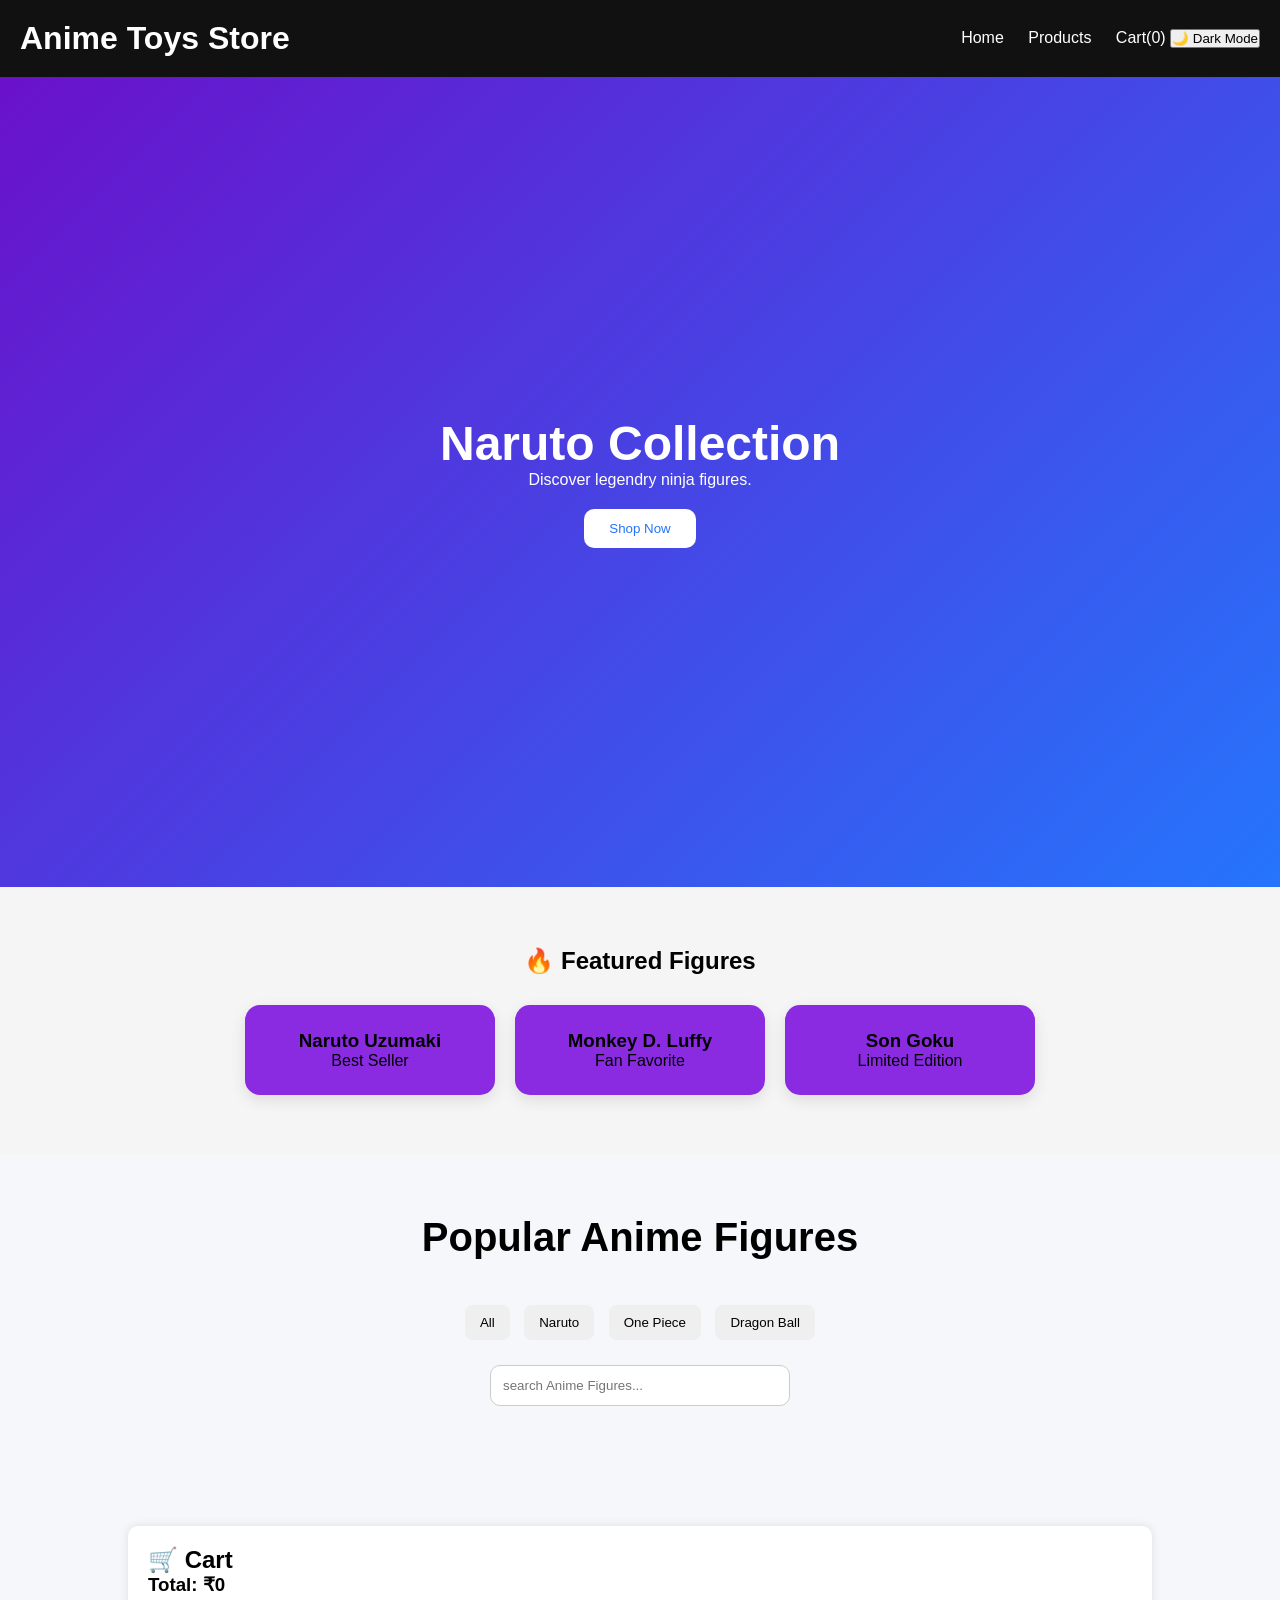
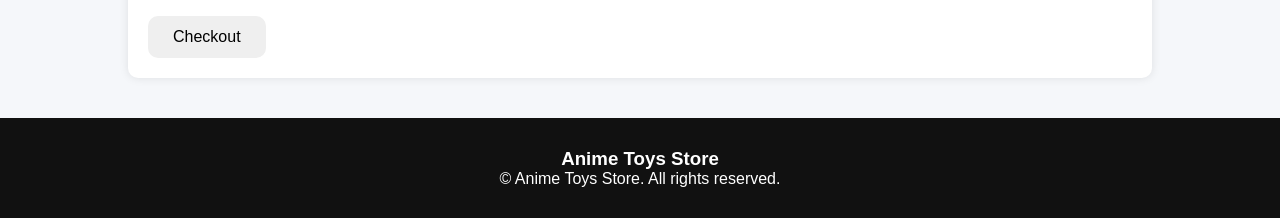
==== index.html @ cf7f5c30 "Anime Store Frontend" ====
<!Doctype html>
<html lang="en">
    <head>
        <meta charset="UTF-8">
        <meta name="viewport" content="width =device-width initial-scale=1.0">
        <title>Anime Toys Store</title>
        <link rel="stylesheet" href="style.css">

    </head>
    <body>
        <header>
            <h1>Anime Toys Store</h1>
           
            <nav>
               
                <a href="#">Home</a>
                <a href="#">Products</a>
                <a href="#">Cart(<span id="cartCount">0</span>)</a>
                 <button id="themeBtn">🌙 Dark Mode</button>
            </nav>
        </header>
        <section class="hero">
            <h2 id="heroTitle">Naruto Collection</h2>
            <p id="heroText">Discover legendry ninja figures. </p>

            <button>Shop Now</button>
        </section>
        <section class="featured">
            <h2>🔥 Featured Figures</h2>
            <div class="featured-container">
                <div class="featured-card">
                    <h3>Naruto Uzumaki</h3>
                    <p>Best Seller</p>
                </div>
                <div class="featured-card">
                    <h3>Monkey D. Luffy</h3>
                    <p>Fan Favorite</p>
                </div>
                <div class="featured-card">
                    <h3>Son Goku</h3>
                    <p>Limited Edition</p>
                </div>
            </div>
        </section>
        <section class="products">
            <h2>Popular Anime Figures</h2>
             <div class="filters">
                <button onclick="filterProducts('All')">All</button>
                <button onclick="filterProducts('Naruto')">Naruto</button>
                <button onclick="filterProducts('One Piece')">One Piece</button>
                <button onclick="filterProducts('Dragon Ball')">Dragon Ball</button>
            </div>
            <input type="text" id="searchInput" placeholder="search Anime Figures...">
            <div class="product-container" id="productContainer">
               
            </div>
        </section>
        <div id="toast"></div>
        <div class="cart-section">
                <h2>🛒 Cart</h2>
                <div id="cartItems"></div>
                <h3>Total: ₹<span id="totalPrice">0</span></h3>
                <button id="checkoutBtn" onclick="checkout()">Checkout</button>
            </div>
            <div id="successPopup" class="success-popup">
                <div class="success-content">
                    <h2>🎉 Order Placed!</h2>
                    <p>Thank you for shopping with Anime Toys Store.</p>
                </div>
            </div>
            <footer>
                <h3>Anime Toys Store</h3>
                <p>&copy; Anime Toys Store. All rights reserved.</p>
            </footer>
           
        <script src="script.js"></script>
        
    </body>
</html>
---- style.css ----
*{
    margin: 0;
    padding: 0;
    box-sizing: border-box;
}

body{
    font-family: Arial, sans-serif;
}
header{
    background:#111;
    color:white;
    padding:20px;
    display:flex;
    justify-content:space-between;
    align-items:center;
}
nav a{
    color:white;
    text-decoration:none;
    margin-left:20px;
}
.hero{
    height:90vh;
    display:flex;
    flex-direction:column;
    justify-content:center;
    align-items:center;
    background:linear-gradient(135deg, #6a11cb,#2575fc);
    color:white;
}
.hero h2{
    font-size:3rem;
}
.hero button{
    margin-top:20px;
    padding:12px 25px;
    border:none;
    border-radius:10px;
    cursor:pointer;
    background:#fff;
    color:#2574fc;
    transition:0.3s;
}
.hero button:hover{
    transform:scale(1.1);
    box-shadow:0 0 20px white;
}
.products{
    padding:60px 10%;
    text-align:center;
}
.products h2{
    margin-bottom:40px;
    font-size:2.5rem;
}
.product-container{
    display:flex;
    justify-content:center;
    gap:30px;
    flex-wrap:wrap;
}
.card{
    width:300px;
    background:white;
    border-radius:15px;
    overflow:hidden;
    box-shadow:0 5px 15px rgba(0,0,0,0.2);
    transition:0.3s;
    animation:fadeUp 0.6s ease;
}
@keyframes fadeUp{
    from{
        opacity:0;
        transform:translateY(40px);
    }
    to{
        opacity:1;
        transform:translateY(0);
    }
}
.card:hover{
    transform:translateY(-15px) scale(1.05);
    box-shadow:0 15px 30px rgba(0,0,0,0.3);
}
.card img{
    width:100%;
    height:250px;
    object-fit:cover;

}
.card h3{
    margin:15px 0;
}
.card p{
    font-size:1.2rem;
    color:#2575fc;
    font-weight:bold;
}
.card button{
    margin:15px;
    padding:10px 20px;
    border:none;
    background:#2575fc;
    color:white;
    border-radius:8px;
    cursor:pointer;
}
.card button:hover{
    transform:scale(1.1);
    box-shadow:0 0 20px #2575fc;
}
#toast{
    position:fixed;
    top:20px;
    right:20px;
    background:#2575fc;
    color:white;
    padding:15px 25px;
    border-radius:10px;
    opacity:0;
    transform:translateY(-20px);
    transition:0.4s;
}
#toast.show{
    opacity:1;
    transform:translateY(0);
}
#searchInput{
    width:300px;
    padding:12px;
    margin-bottom:30px;
    border-radius:10px;
    border:1px solid #ccc;
}
.dark-mode{
    background:#121212;
    color:white;
}

.dark-mode header{
    background:#000;
}

.dark-mode .products{
    background:#121212;
}

.dark-mode .card{
    background:#1e1e1e;
    color:white;
}

.dark-mode .cart-section{
    background:#1e1e1e;
    color:white;
}

.dark-mode #searchInput{
    background:#333;
    color:white;
    border:1px solid #555;
}

.dark-mode button{
    background:#ff6b00;
    color:white;
}

.cart-section{

    width:80%;
    margin:30px auto;
    padding:20px;
    background:white;
    border-radius:10px;
    box-shadow:0 0 10px rgba(0,0,0,0.1);
}
.cart-item{
    display:flex;
    justify-content:space-between;
    align-items:center;
    margin:10px 0;
    padding:10px;
    border-bottom:1px solid #ddd;
}
.cart-item button{
    background:red;
    color:white;
    border:none;
    padding:5px 10px;
    border-radius:5px;
    cursor:pointer;
}
.filters{
    margin-bottom:20px;
}
.filters button{
    margin:5px;
    padding:10px 15px;
    border: none;
    border-radius:8px;
    cursor:pointer;
}
.quantity-controls{
    display:flex;
    gap:10px;
    align-items:center;
}
.quantity-controls button{
    width:30px;
    height:30px;
    border:none;
    border-radius:50%;
    cursor:pointer;
}
.success-popup{
    position:fixed;
    inset:0;
    background:rgba(0,0,0,0.8);
    display:flex;
    justify-content:center;
    align-items:center;
    opacity:0;
    visibility:hidden;
    transition:0.4s;
}
.success-popup.show{
    opacity:1;
    visibility:visible;
}
.success-content{
    background:white;
    padding:40px;
    border-radius:15px;
    text-align:center;
    animation:pop 0.5s ease;
}
@keyframes pop{
    from{
        transform:scale(0.5);
        opacity:0;
    }
    to{
        transform:scale(1);
        opacity:1;
    }
}
#checkoutBtn{
    margin-top:20px;
    padding:12px 25px;
    border:none;
    border-radius:10px;
    cursor:pointer;
    font-size:16px;
}
.hero h2,
.hero p{
    transition:0.5s;
}
@media(max-width:768px)
{
    header{
        flex-direction:column;
        gap:15px;
    }
    .hero h2{
        font-size:2rem;
        text-align:center;
    }
    .product-container{
        flex-direction:column;
        align-items:center;
    }
    .card{
        width:90%;
    }
    #searchInput{
        width:90%;
    }
    .cart-section{
        width:95%;
    }
}
.featured{
    padding:60px 10%;
    text-align:center;
    background:#f5f5f5;
}
.featured-container{
    display:flex;
    justify-content:center;
    gap: 20px;
    flex-wrap:wrap;
    margin-top:30px;
}
.featured-card{
    width:250px;
    padding:25px;
    background:blueviolet;
    border-radius:15px;
    box-shadow:0 5px 15px rgba(0,0,0,0.1);
    transition:0.3s;
}
.featured-card:hover{
    transform:translateY(-10px);
}
.dark-mode .featured{
    background:#181818;
}
.dark-mode .featured-card{
    background:#1e1e1e;
    color:black
}
footer{
    background:#111;
    color:white;
    text-align:center;
    padding:30px;
    margin-top:40px;
}
.admin-header{
    margin-left:280px;
    background:
    linear-gradient(
        135deg,
        #ff512f,
        #dd2476
    );

    color:white;

    border-radius:20px;

    padding:25px;

    box-shadow:
    0 8px 20px rgba(0,0,0,0.2);
}

.dashboard{
    width:90%;
    margin:auto;
}

.stats-container{
    display:flex;
    gap:20px;
    margin:30px 0;
    flex-wrap:wrap;
}

.stat-card{
    backdrop-filter:blur(10px);

    background:
    rgba(255,255,255,0.2);

    border:
    1px solid rgba(255,255,255,0.3);

    border-radius:20px;

    padding:25px;

    color:#222;

    box-shadow:
    0 8px 32px rgba(0,0,0,0.1);
}

.stat-card:hover{
    transform:translateY(-5px);
}

.stat-card h2{
    font-size:2rem;
}

.form-section{
    background:white;
    padding:25px;
    border-radius:15px;
    box-shadow:0 5px 15px rgba(0,0,0,0.15);
    margin-bottom:30px;
}

.form-section form{
    display:grid;
    gap:15px;
}

.form-section input{
    padding:12px;
    border:1px solid #ddd;
    border-radius:8px;
}

.form-section button{
    padding:12px;
    border:none;
    background:#ff6b00;
    color:white;
    border-radius:8px;
    cursor:pointer;
    font-size:16px;
}

.products-grid{
    display:grid;
    grid-template-columns:
    repeat(auto-fit,minmax(250px,1fr));
    gap:20px;
}

.card{
    background:white;
    border-radius:15px;
    padding:15px;
    text-align:center;
    box-shadow:0 5px 15px rgba(0,0,0,0.15);
    transition:0.3s;
}

.card:hover{
    transform:translateY(-5px);
}

.card img{
    width:100%;
    height:220px;
    object-fit:cover;
    border-radius:10px;
}

.card button{
    margin:5px;
    padding:10px 15px;
    border:none;
    border-radius:8px;
    cursor:pointer;
}

.card button:first-of-type{
    background:#2196f3;
    color:white;
}

.card button:last-of-type{
    background:#f44336;
    color:white;
}

body{
    background:#f5f7fa;
    font-family:Arial,sans-serif;
}
.sidebar{
    position:fixed;
    left:0;
    top:0;
    width:260px;
    height:100vh;

    background:linear-gradient(
        180deg,
        #0f172a,
        #1e293b
    );

    color:white;
    padding:25px;

    box-shadow:
    5px 0 20px rgba(0,0,0,0.3);
}

.sidebar h2{
    text-align:center;
    margin-bottom:40px;
    font-size:24px;
    color:#f97316;
}

.sidebar li{
    padding:15px;
    margin-bottom:12px;
    border-radius:12px;
    transition:0.3s;
    font-weight:bold;
}

.sidebar li:hover{
    background:#f97316;
    transform:translateX(8px);
}


.main-content{
    margin-left:280px;
    padding:30px;
}

.logout-btn{
    width:100%;
    margin-top:40px;
    padding:12px;

    border:none;
    border-radius:10px;

    background:#ef4444;
    color:white;

    cursor:pointer;
    font-size:16px;
    font-weight:bold;

    transition:0.3s;
}

.logout-btn:hover{
    background:#dc2626;
    transform:translateY(-2px);
}
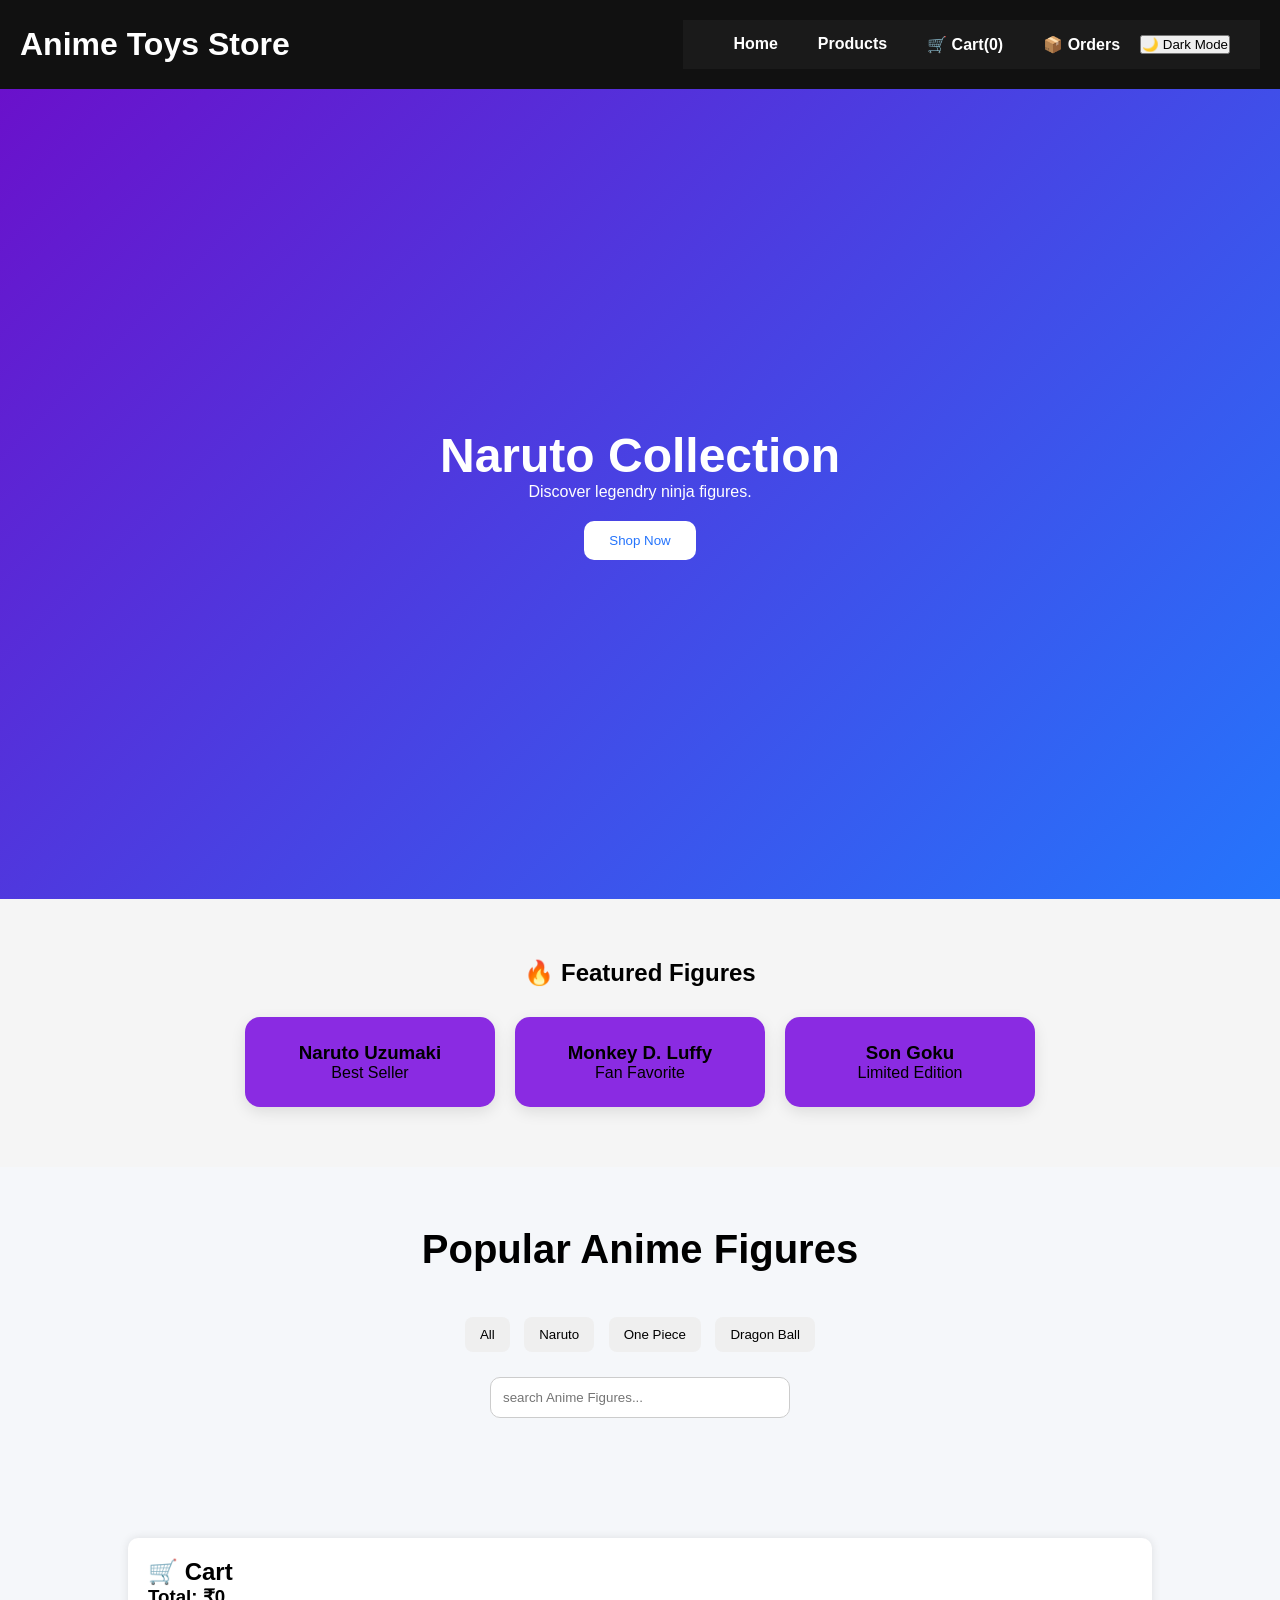
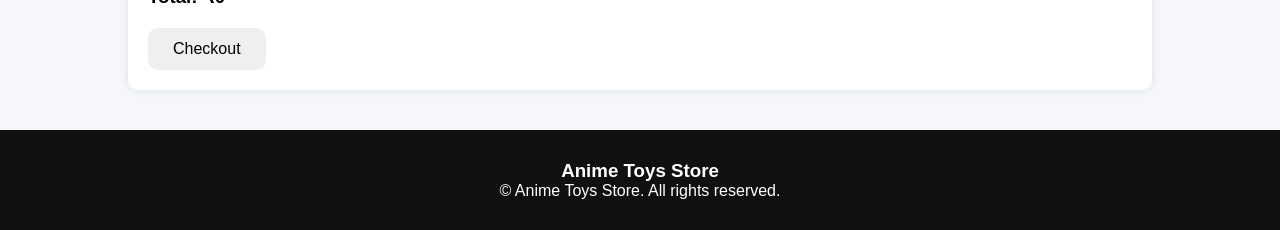
==== commit e88690c2: "Updated anime store UI and features" ====
--- a/index.html
+++ b/index.html
@@ -12,10 +12,12 @@
             <h1>Anime Toys Store</h1>
            
             <nav>
-               
+              
+              
                 <a href="#">Home</a>
                 <a href="#">Products</a>
-                <a href="#">Cart(<span id="cartCount">0</span>)</a>
+                <a href="cart.html">🛒 Cart(<span id="cartCount">0</span>)</a>
+                <a href="orders.html">📦 Orders</a>
                  <button id="themeBtn">🌙 Dark Mode</button>
             </nav>
         </header>
--- a/style.css
+++ b/style.css
@@ -522,4 +522,288 @@
 .logout-btn:hover{
     background:#dc2626;
     transform:translateY(-2px);
+}
+/* Cart Page */
+
+.cart-container{
+    max-width: 900px;
+    margin: 40px auto;
+    padding: 20px;
+}
+
+.cart-container h1{
+    text-align: center;
+    margin-bottom: 30px;
+}
+
+.cart-item{
+    display: flex;
+    justify-content: space-between;
+    align-items: center;
+    background: white;
+    padding: 15px 20px;
+    margin-bottom: 15px;
+    border-radius: 12px;
+    box-shadow: 0 2px 10px rgba(0,0,0,0.1);
+}
+
+.quantity-controls{
+    display: flex;
+    align-items: center;
+    gap: 10px;
+}
+
+.quantity-controls button{
+    width: 35px;
+    height: 35px;
+    border: none;
+    border-radius: 50%;
+    cursor: pointer;
+    font-size: 18px;
+    font-weight: bold;
+}
+
+.quantity-controls span{
+    font-size: 18px;
+    font-weight: bold;
+}
+
+.cart-item button{
+    cursor: pointer;
+}
+
+.checkout-btn{
+    display: block;
+    margin: 25px auto;
+    padding: 12px 30px;
+    border: none;
+    border-radius: 8px;
+    font-size: 18px;
+    cursor: pointer;
+}
+
+#totalPrice{
+    font-weight: bold;
+}
+
+#successPopup{
+    position: fixed;
+    top: 20px;
+    right: 20px;
+    padding: 15px 25px;
+    border-radius: 10px;
+    transform: translateX(400px);
+    transition: 0.4s;
+    z-index: 1000;
+}
+
+#successPopup.show{
+    transform: translateX(0);
+}
+
+.cart-container{
+    max-width: 900px;
+    margin: 50px auto;
+    padding: 20px;
+}
+
+.cart-container h1{
+    text-align: center;
+    margin-bottom: 30px;
+    font-size: 3rem;
+}
+
+.cart-box{
+    background: white;
+    padding: 30px;
+    border-radius: 15px;
+    box-shadow: 0 5px 20px rgba(0,0,0,0.1);
+}
+
+.cart-item{
+    display: flex;
+    justify-content: space-between;
+    align-items: center;
+    padding: 15px;
+    margin-bottom: 15px;
+    border-bottom: 1px solid #ddd;
+}
+
+#cartItems h3{
+    text-align: center;
+    padding: 40px;
+    color: #666;
+}
+
+.cart-container h2{
+    text-align: center;
+    margin-top: 20px;
+}
+
+.checkout-btn{
+    display: block;
+    margin: 25px auto 0;
+    padding: 12px 35px;
+    font-size: 18px;
+    border: none;
+    border-radius: 8px;
+    background: var(--anime-orange);
+    color: white;
+    cursor: pointer;
+    transition: 0.3s;
+}
+
+.checkout-btn:hover{
+    transform: scale(1.05);
+}
+
+.quantity-controls{
+    display: flex;
+    align-items: center;
+    gap: 10px;
+}
+
+.quantity-controls button{
+    width: 35px;
+    height: 35px;
+    border: none;
+    background: var(--anime-orange);
+    color: white;
+    border-radius: 50%;
+    cursor: pointer;
+    font-weight: bold;
+}
+nav{
+    display: flex;
+    gap: 20px;
+    padding: 15px 30px;
+    background: #1a1a1a;
+}
+
+nav a{
+    color: white;
+    text-decoration: none;
+    font-weight: bold;
+}
+nav a:hover{
+    color: var(--anime-orange);
+}
+
+.cart-product{
+    display: flex;
+    align-items: center;
+    gap: 15px;
+}
+
+.cart-product img{
+    width: 90px;
+    height: 90px;
+    object-fit: cover;
+    border-radius: 10px;
+}
+
+.cart-product h3{
+    margin: 0;
+}
+
+.cart-product p{
+    margin: 5px 0;
+    color: #666;
+}
+
+.item-total{
+    font-weight: bold;
+    font-size: 18px;
+}
+
+.remove-btn{
+    border: none;
+    background: transparent;
+    font-size: 20px;
+    cursor: pointer;
+}
+:root{
+    --anime-orange: #ff6b00;
+}
+.continue-btn{
+    display: inline-block;
+    margin-top: 20px;
+    text-decoration: none;
+    background: #444;
+    color: white;
+    padding: 10px 20px;
+    border-radius: 8px;
+}
+.cart-item{
+    animation: slideIn 0.4s ease;
+}
+
+@keyframes slideIn{
+    from{
+        opacity: 0;
+        transform: translateY(20px);
+    }
+    to{
+        opacity: 1;
+        transform: translateY(0);
+    }
+}
+.cart-item:hover{
+    transform: translateY(-3px);
+    transition: 0.3s;
+}
+.checkout-container{
+    max-width: 600px;
+    margin: 50px auto;
+    background: white;
+    padding: 30px;
+    border-radius: 15px;
+    box-shadow: 0 5px 20px rgba(0,0,0,0.1);
+}
+
+.checkout-container input{
+    width: 100%;
+    padding: 12px;
+    margin: 10px 0;
+    border-radius: 8px;
+}
+
+.checkout-container button{
+    width: 100%;
+    padding: 15px;
+    margin-top: 20px;
+    border: none;
+    border-radius: 10px;
+    background: #ff6b00;
+    color: white;
+    font-size: 18px;
+    cursor: pointer;
+}
+
+.orders-container{
+    max-width: 900px;
+    margin: 40px auto;
+    padding: 20px;
+}
+
+.orders-container h1{
+    text-align: center;
+    margin-bottom: 30px;
+}
+
+.order-card{
+    background: white;
+    padding: 20px;
+    margin-bottom: 20px;
+    border-radius: 12px;
+    box-shadow: 0 4px 15px rgba(0,0,0,0.1);
+}
+
+.order-card ul{
+    padding-left: 20px;
+}
+
+.order-card h3{
+    color: #ff6b00;
+    margin-top: 15px;
 }
